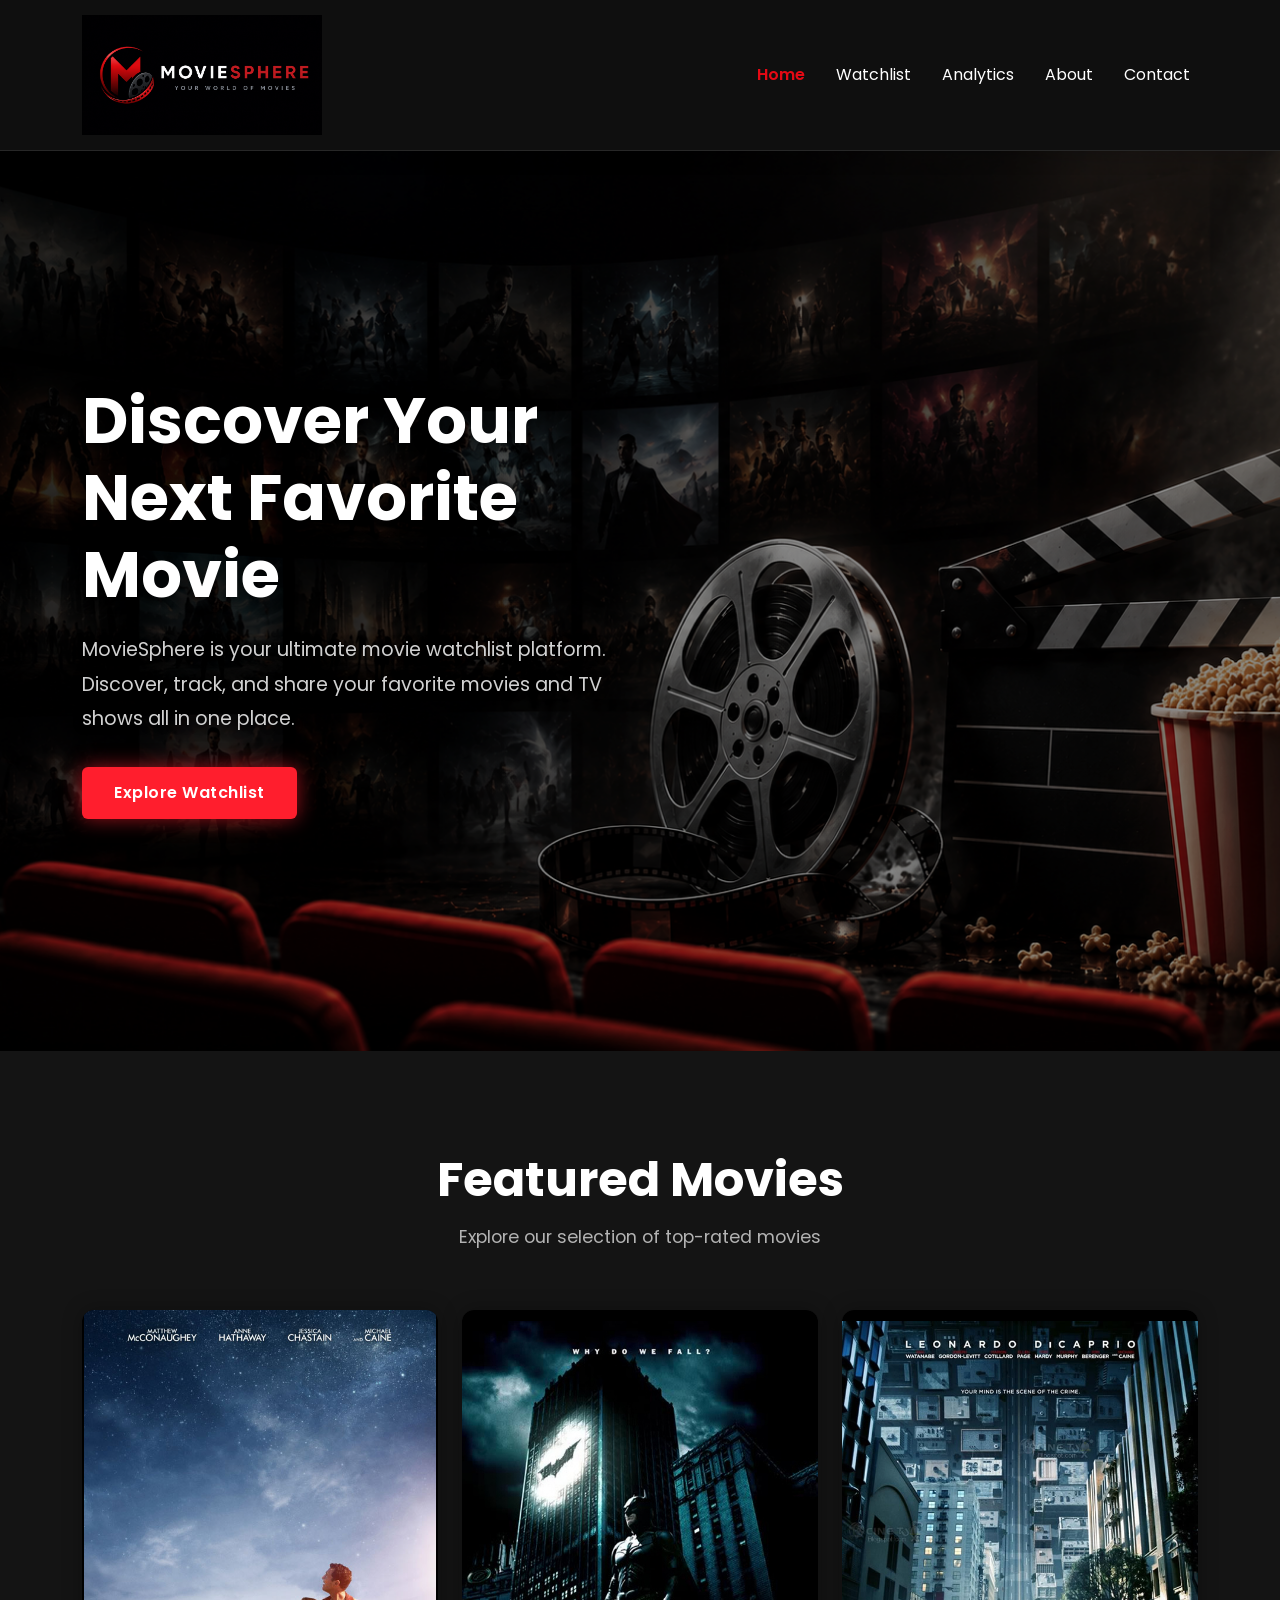
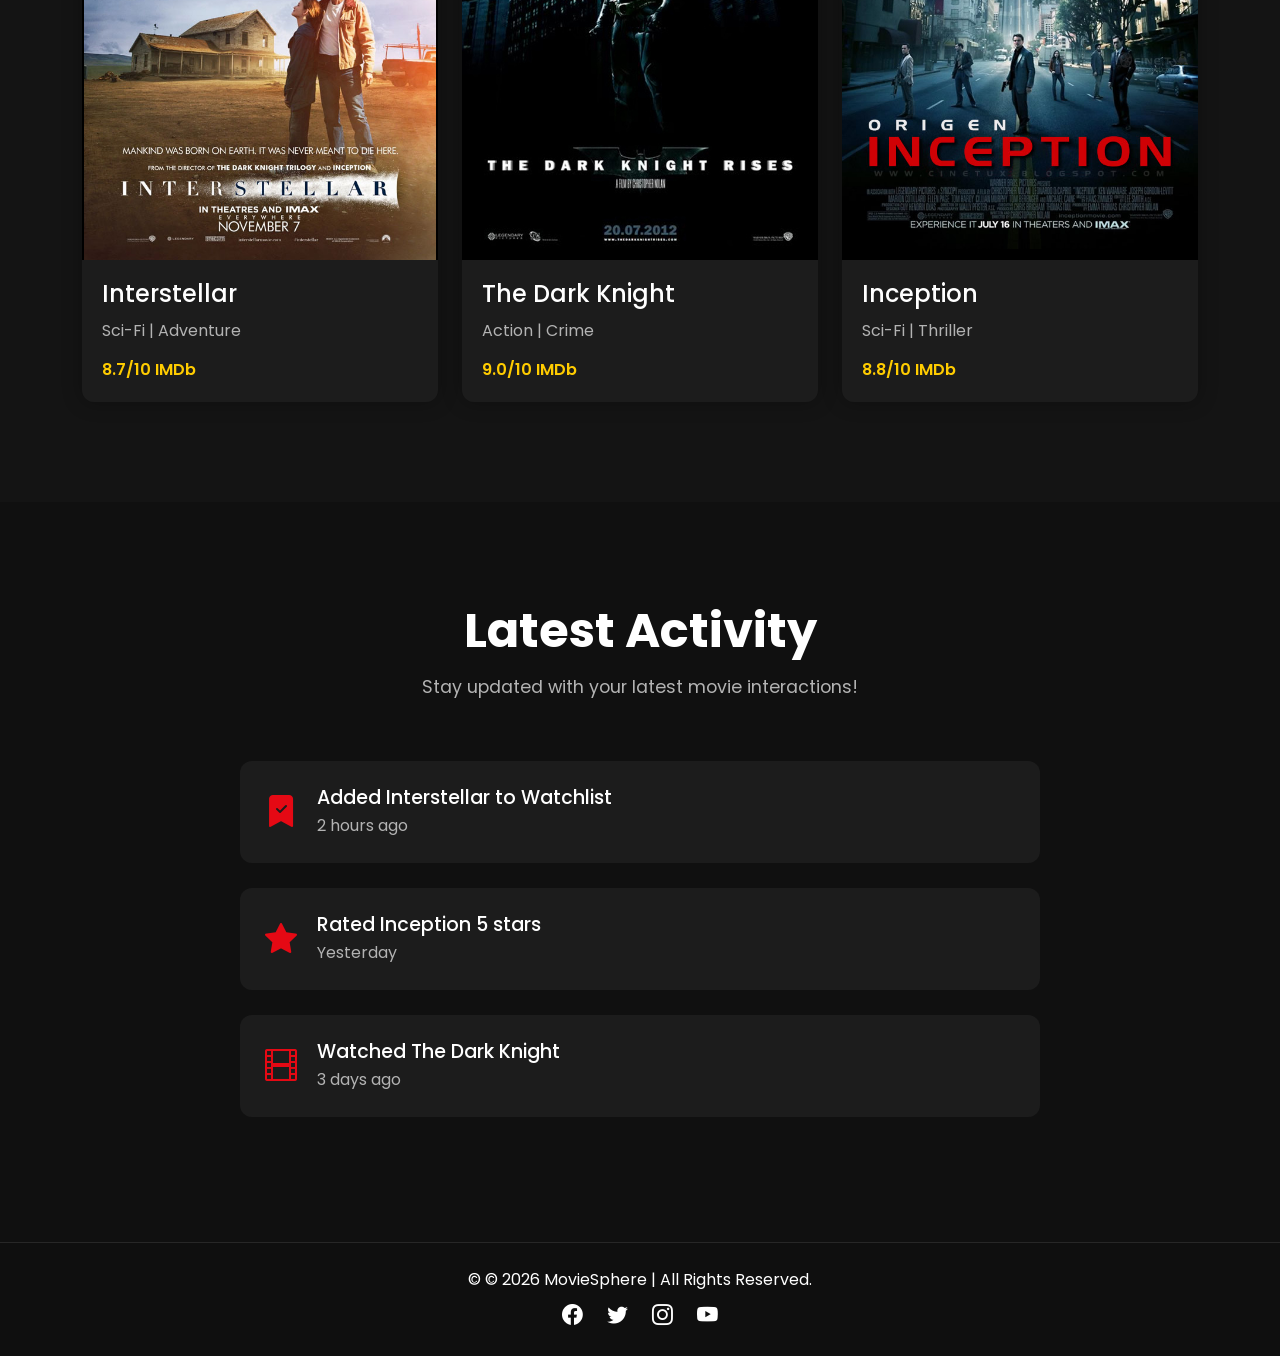
==== index.html @ be0215ab "MovieSphere homepage development" ====
<!DOCTYPE html>
<html lang="en">

<head>

    <meta charset="UTF-8">
    <meta name="viewport" content="width=device-width, initial-scale=1.0">

    <!--Website Description-->
    <meta 
        name="description" 
        content="MovieSphere is a movie watchlist platform where users can discover, track, and share their favorite movies and TV shows.">

    <!--Keywords for SEO-->
    <meta 
        name="keywords" 
        content="MovieSphere, movies, TV shows, entertainment, watchlist, reviews, ratings">

    <!--Author-->
    <meta 
        name="author" 
        content="Nikos Andriopoulos">

    <!--Browser Compatibility-->
    <meta 
        http-equiv="X-UA-Compatible" 
        content="IE=edge">

    <!--Search Engine Instructions-->
    <meta 
        name="robots"
        content="index, follow">

    <!--Browser Theme Color-->
    <meta 
        name="theme-color" 
        content="#141414">

    <!--Page Title-->
    <title>MovieSphere | Home Page</title>

    <!--Bootstrap CSS-->
    <link 
        href="https://cdn.jsdelivr.net/npm/bootstrap@5.3.7/dist/css/bootstrap.min.css" 
        rel="stylesheet">

    <!--Bootstrap Icons-->
    <link 
        href="https://cdn.jsdelivr.net/npm/bootstrap-icons@1.11.3/font/bootstrap-icons.min.css"
        rel="stylesheet">

    <!--Google Font-->
    <link
        href="https://fonts.googleapis.com"
        rel="preconnect">

    <link
        href="https://fonts.gstatic.com crossorigin"
        rel="preconnect">

    <link 
        href="https://fonts.googleapis.com/css2?family=Poppins:wght@300;400;500;600;700&display=swap"
        rel="stylesheet">

    <!--Custom CSS-->
    <link 
        href="css/style.css"
        rel="stylesheet">

</head>

<body>
    
    <!--Navigation Bar-->
    <nav class="navbar navbar-expand-lg navbar-dark shadow sticky-top">

        <div class="container">

            <!--Logo-->
            <a class="navbar-brand fw-bold" href="index.html">

                <img 
                    src="images/moviesphere-logo.png"
                    alt="MovieSphere Logo"
                    class="logo-img">

            </a>

            <!--Hamburger Menu Button-->
            <button
                class="navbar-toggler"
                type="button"
                data-bs-toggle="collapse"
                data-bs-target="#navbarNav"
                aria-controls="navbarNav"
                aria-expanded="false"
                aria-label="Toggle navigation">

                <span class="navbar-toggler-icon"></span>

            </button>

            <!--Navigation Links-->
            <div class="collapse navbar-collapse" id="navbarNav">

                <ul class="navbar-nav ms-auto">

                    <!--Home-->
                    <li class="nav-item">
                        <a class="nav-link active" href="index.html">Home</a>
                    </li>

                    <!--Watchlist-->
                    <li class="nav-item">
                        <a class="nav-link" href="watchlist.html">Watchlist</a>
                    </li>

                    <!--Analytics-->
                    <li class="nav-item">
                        <a class="nav-link" href="analytics.html">Analytics</a>
                    </li>

                    <!--About-->
                    <li class="nav-item">
                        <a class="nav-link" href="about.html">About</a>
                    </li>

                    <!--Contact-->
                    <li class="nav-item">
                        <a class="nav-link" href="contact.html">Contact</a>
                    </li>

                </ul>

            </div>

        </div>

    </nav>

    <!--Main Content-->
    <main>

        <!--Hero Section-->
        <section class="hero-section">

            <!--Dark Overlay-->
            <div class="hero-overlay">

                <div class="container">

                    <div class="row align-items-center min-vh-100">

                        <!--Hero Text-->
                        <div class="col-lg-6">

                            <h1 class="hero-title">Discover Your Next Favorite Movie</h1>

                            <p class="hero-text">
                                MovieSphere is your ultimate movie watchlist platform. 
                                Discover, track, and share your favorite movies and TV shows all in one place.
                            </p>

                            <!--Call to Action Button-->
                            <a href="watchlist.html" class="hero-btn">Explore Watchlist</a>

                        </div>

                    </div>

                </div>

            </div>

        </section>

        <!--Featured Movies-->
        <section class="featured-section">

            <div class="container">

                <!--Section Title-->
                <div class="section-heading">

                    <h2 class="featured-title">Featured Movies</h2>
                    <p class="featured-subtitle">Explore our selection of top-rated movies</p>

                </div>

                <!--Movie Cards-->
                <div class="row g-4">

                    <!--Movie Card 1-->
                    <div class="col-md-6 col-lg-4">

                        <div class="movie-card">

                            <img
                                src="images/movie1.png"
                                alt="Movie Poster"
                                class="movie-img">

                            <div class="movie-content">

                                <h3 class="movie-name">Interstellar</h3>
                                <p class="movie-genre">Sci-Fi | Adventure</p>
                                <span class="movie-rating">8.7/10 IMDb</span>

                            </div>

                        </div>

                    </div>
                    
                    <!--Movie Card 2-->
                    <div class="col-md-6 col-lg-4">

                        <div class="movie-card">

                            <img
                                src="images/movie2.png"
                                alt="Movie Poster"
                                class="movie-img">

                            <div class="movie-content">

                                <h3 class="movie-name">The Dark Knight</h3>
                                <p class="movie-genre">Action | Crime</p>
                                <span class="movie-rating">9.0/10 IMDb</span>

                            </div>

                        </div>

                    </div>
                    
                    <!--Movie Card 3-->
                    <div class="col-md-6 col-lg-4">

                        <div class="movie-card">

                            <img
                                src="images/movie3.png"
                                alt="Movie Poster"
                                class="movie-img">

                            <div class="movie-content">

                                <h3 class="movie-name">Inception</h3>
                                <p class="movie-genre">Sci-Fi | Thriller</p>
                                <span class="movie-rating">8.8/10 IMDb</span>

                            </div>

                        </div>
                
                    </div>

                </div>

            </div>

        </section>

        <!--Latest Activity Section-->
        <section class="activity-section">

            <div class="container">

                <!--Section Heading-->
                <div class="section-heading">

                    <h2 class="featured-title">Latest Activity</h2>
                    <p class="featured-subtitle">Stay updated with your latest movie interactions!</p>

                </div>

                <!--Activity List-->
                <div class="activity-container">

                    <!--Activity Item 1-->
                    <div class="activity-item">

                        <i class="bi bi-bookmark-check-fill activity-icon"></i>

                        <div>

                            <h4 class="activity-title">Added Interstellar to Watchlist</h4>
                            <p class="activity-time">2 hours ago</p>

                        </div>

                    </div>

                    <!--Activity Item 2-->
                    <div class="activity-item">

                        <i class="bi bi-star-fill activity-icon"></i>

                        <div>

                            <h4 class="activity-title">Rated Inception 5 stars</h4>
                            <p class="activity-time">Yesterday</p>

                        </div>

                    </div>

                    <!--Activity Item 3-->
                    <div class="activity-item">

                        <i class="bi bi-film activity-icon"></i>

                        <div>

                            <h4 class="activity-title">Watched The Dark Knight</h4>
                            <p class="activity-time">3 days ago</p>

                        </div>

                    </div>

                </div>

            </div>

        </section>

    </main>

    <!--Footer-->
    <footer>

        <div class="container">

            <p class="mb-2">&copy; © 2026 MovieSphere | All Rights Reserved.</p>

            <!--Social Media Links-->
            <div class="social-icons">

                <i class="bi bi-facebook"></i>
                <i class="bi bi-twitter"></i>
                <i class="bi bi-instagram"></i>
                <i class="bi bi-youtube"></i>

            </div>

        </div>

    </footer>

    <!--Bootstrap JS-->
    <script 
        src="https://cdn.jsdelivr.net/npm/bootstrap@5.3.7/dist/js/bootstrap.bundle.min.js">
    </script>

    <!--Main JS-->
    <script 
        src="js/main.js">
    </script>
    

</body>

</html>
---- css/style.css ----
body {

    background-color: #141414;
    color: #ffffff;
    font-family: 'Poppins', sans-serif;
    margin: 0;
    padding: 0;

}

/* Smooth Scrolling */
html {

    scroll-behavior: smooth;

}

/* Navigation Bar */
.navbar {

    background-color: #0f0f0f;
    padding-top: 10px;
    padding-bottom: 10px;
    border-bottom: 1px solid rgba(255, 255, 255, 0.1);
    display: flex;
    align-items: center;

}

/* Logo Image */
.logo-img {

    height: 120px;
    width: auto;
    max-width: 420px;
    display: block;
    object-fit: contain;

}

/* Navigation Bar Brand */
.navbar-brand {

    color: #e50914 !important;
    font-size: 1.7rem;
    letter-spacing: 1px;

}

/* Navigation Links */
.nav-link {

    color: #ffffff !important;
    margin-left: 15px;
    transition: 0.3s ease;

}

/* Navigation Links Hover */
.nav-link:hover {

    color: #e50914 !important;

}

/* Active Page Link */
.nav-link.active {

    color: #e50914 !important;
    font-weight: 600;

}

/* Main Content */
main {

    min-height: 80vh;

}

/* Footer */
footer {

    background-color: #0f0f0f;
    padding: 25px 0;
    text-align: center;
    border-top: 1px solid rgba(255, 255, 255, 0.1);

}

/* Social Media Icons */
.social-icons i {

    font-size: 1.3rem;
    color: #ffffff;
    margin: 0 10px;
    transition: 0.3s ease;
    cursor: pointer;

}

/* Social Media Icons Hover */
.social-icons i:hover {

    color: #e50914;

}

/* Hero Section */
.hero-section {

    background-image: url("../images/cinema-banner.png");
    background-size: cover;
    background-position: center;
    background-repeat: no-repeat;
    position: relative;

}

/* Hero Overlay */
.hero-overlay {

    background: rgba(0, 0, 0, 0.45);
    min-height: 100vh;
    display: flex;
    align-items: center;

}

/* Hero Title */
.hero-title {

    font-size: 4rem;
    font-weight: 700;
    margin-bottom: 20px;
    color: #ffffff;
    line-height: 1.2;
    text-shadow: 0 0 15px rgba(0, 0, 0, 0.8);

}

/* Hero Text */
.hero-text {

    font-size: 1.2rem;
    margin-bottom: 30px;
    color: #d1d1d1;
    line-height: 1.8;
    text-shadow: 0 0 10px rgba(0, 0, 0, 0.8);

}

/* Hero Button */
.hero-btn {

    background-color: #ff1e2d;
    color: #ffffff;
    padding: 14px 32px;
    font-size: 1rem;
    font-weight: 600;
    border-radius: 6px;
    border: none;
    text-decoration: none;
    display: inline-block;
    box-shadow: 0 0 20px rgba(255, 30, 45, 0.6);
    transition: all 0.3s ease;
    position: relative;
    z-index: 2;
    letter-spacing: 0.5px;

}

/* Hero Button Hover */
.hero-btn:hover {

    background-color: #ff3b47;
    color: #ffffff;
    transform: translateY(-3px);
    box-shadow: 0 0 30px rgba(255, 30, 45, 0.9);

}

/* Featured Movie */
.featured-section {

    padding: 100px 0;
    background-color: #141414;

}   

/* Section Heading */
.section-heading {

    margin-bottom: 60px;
    text-align: center;

}

/* Featured Movie Title */
.featured-title {

    font-size: 3rem;
    font-weight: 700;
    margin-bottom: 15px;

}

/* Featured Movie Subtitle */
.featured-subtitle {

    font-size: 1.1rem;
    color: #b3b3b3;

}

/* Movie Card */
.movie-card {

    background-color: #1c1c1c;
    border-radius: 12px;
    overflow: hidden;
    transition: 0.3s ease;
    box-shadow: 0 0 20px rgba(0, 0, 0, 0.3);

}

/* Movie Card Hover */
.movie-card:hover {

    transform: translateY(-10px);
    box-shadow: 0 0 30px rgba(229, 9, 20, 0.4);

}

/* Movie Image */
.movie-img {

    width: 100%;
    height: 550px;
    object-fit: contain;
    background-color: #000000;

}

/* Movie Content */
.movie-content {

    padding: 20px;

}

/* Movie Name */
.movie-name {

    font-size: 1.5rem;
    margin-bottom: 10px;

}

/* Movie Genre */
.movie-genre {

    color: #b3b3b3;
    margin-bottom: 15px;

}

/* Movie Rating */
.movie-rating {

    color: #ffcc00;
    font-weight: 600;

}

/* Activity Section */
.activity-section {

    padding: 100px 0;
    background-color: #101010;

}

/* Activity Container */
.activity-container {

    max-width: 800px;
    margin: auto;

}

/* Activity Item */
.activity-item {

    background-color: #1c1c1c;
    padding: 25px;
    border-radius: 12px;
    margin-bottom: 25px;
    display: flex;
    align-items: center;
    gap: 20px;
    transition: 0.3s ease;

}

/* Activity Item Hover */
.activity-item:hover {

    transform: translateX(10px);
    box-shadow: 0 0 25px rgba(229, 9, 20, 0.3);

}

/* Activity Icon */
.activity-icon {

    font-size: 2rem;
    color: #e50914;

}

/* Activity Title */
.activity-title {

    font-size: 1.2rem;
    margin-bottom: 5px;

}

/* Activity Time */
.activity-time {

    color: #b3b3b3;
    margin: 0;

}
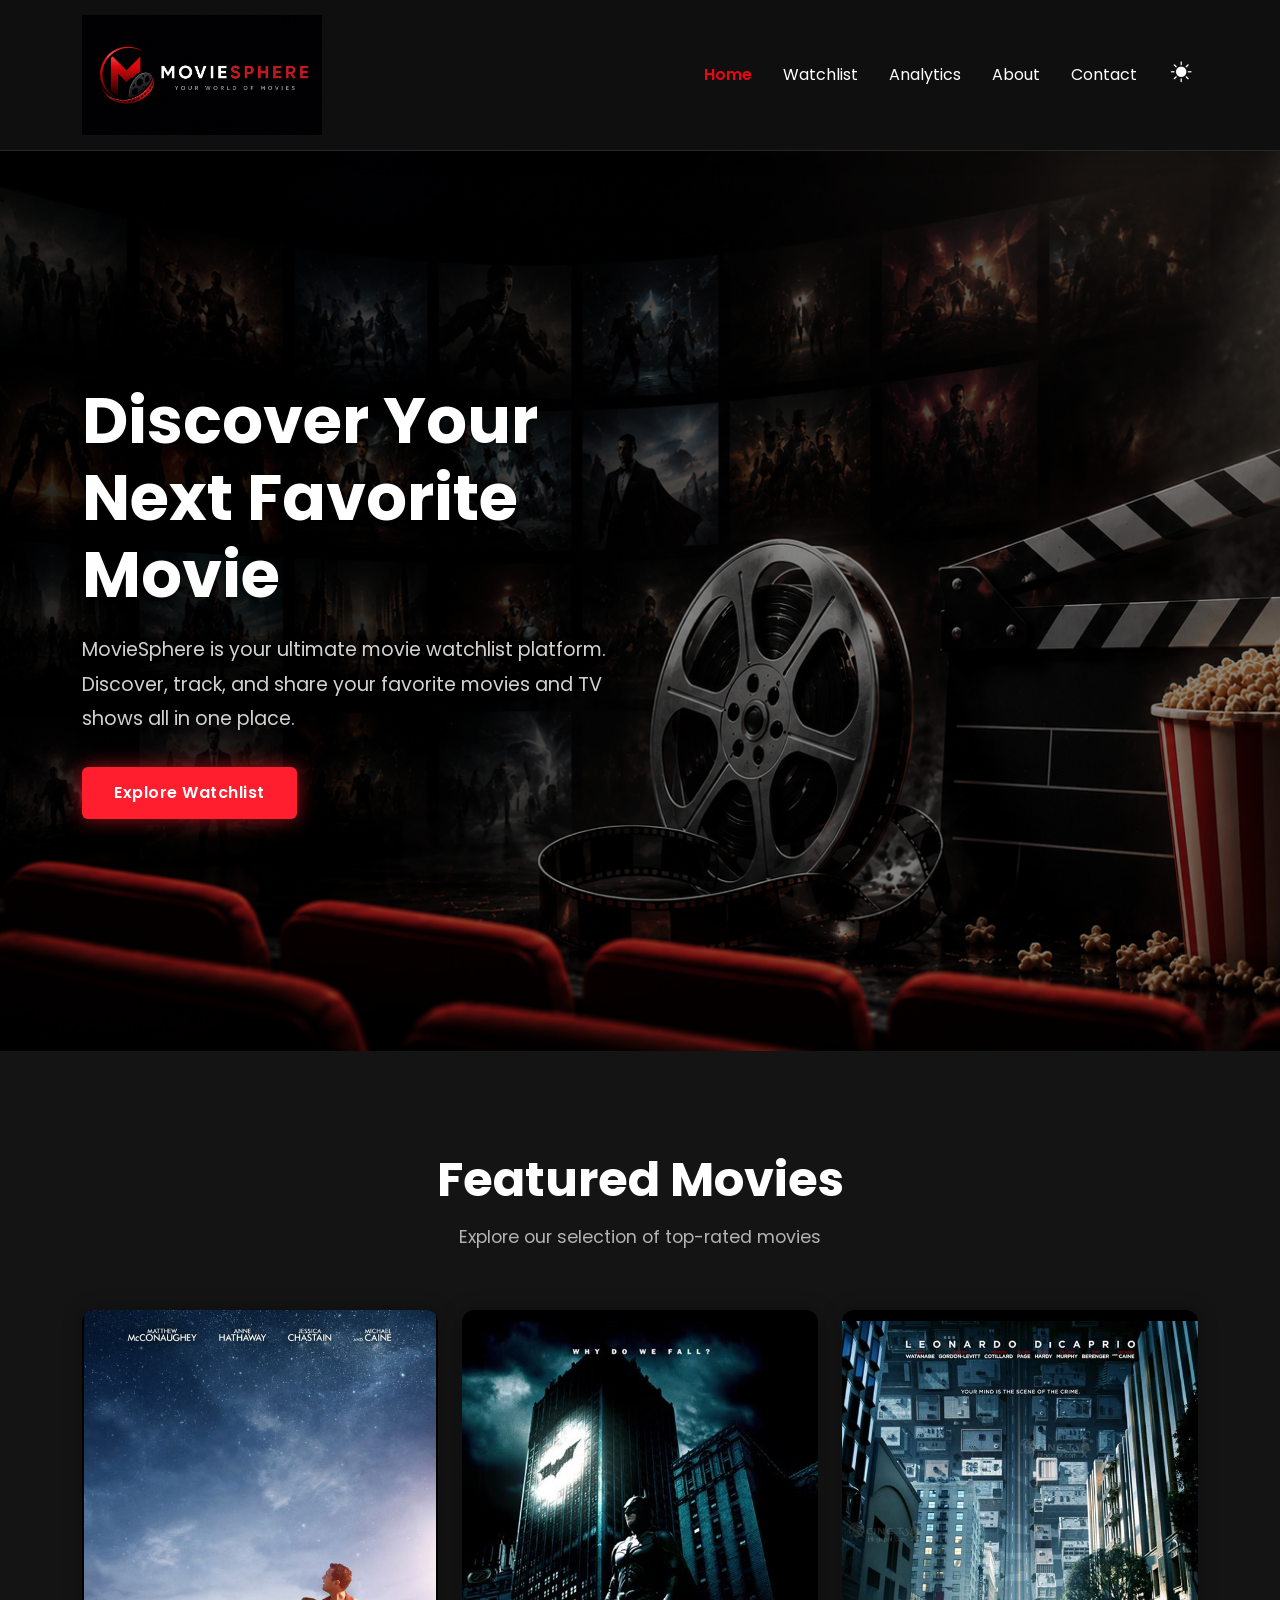
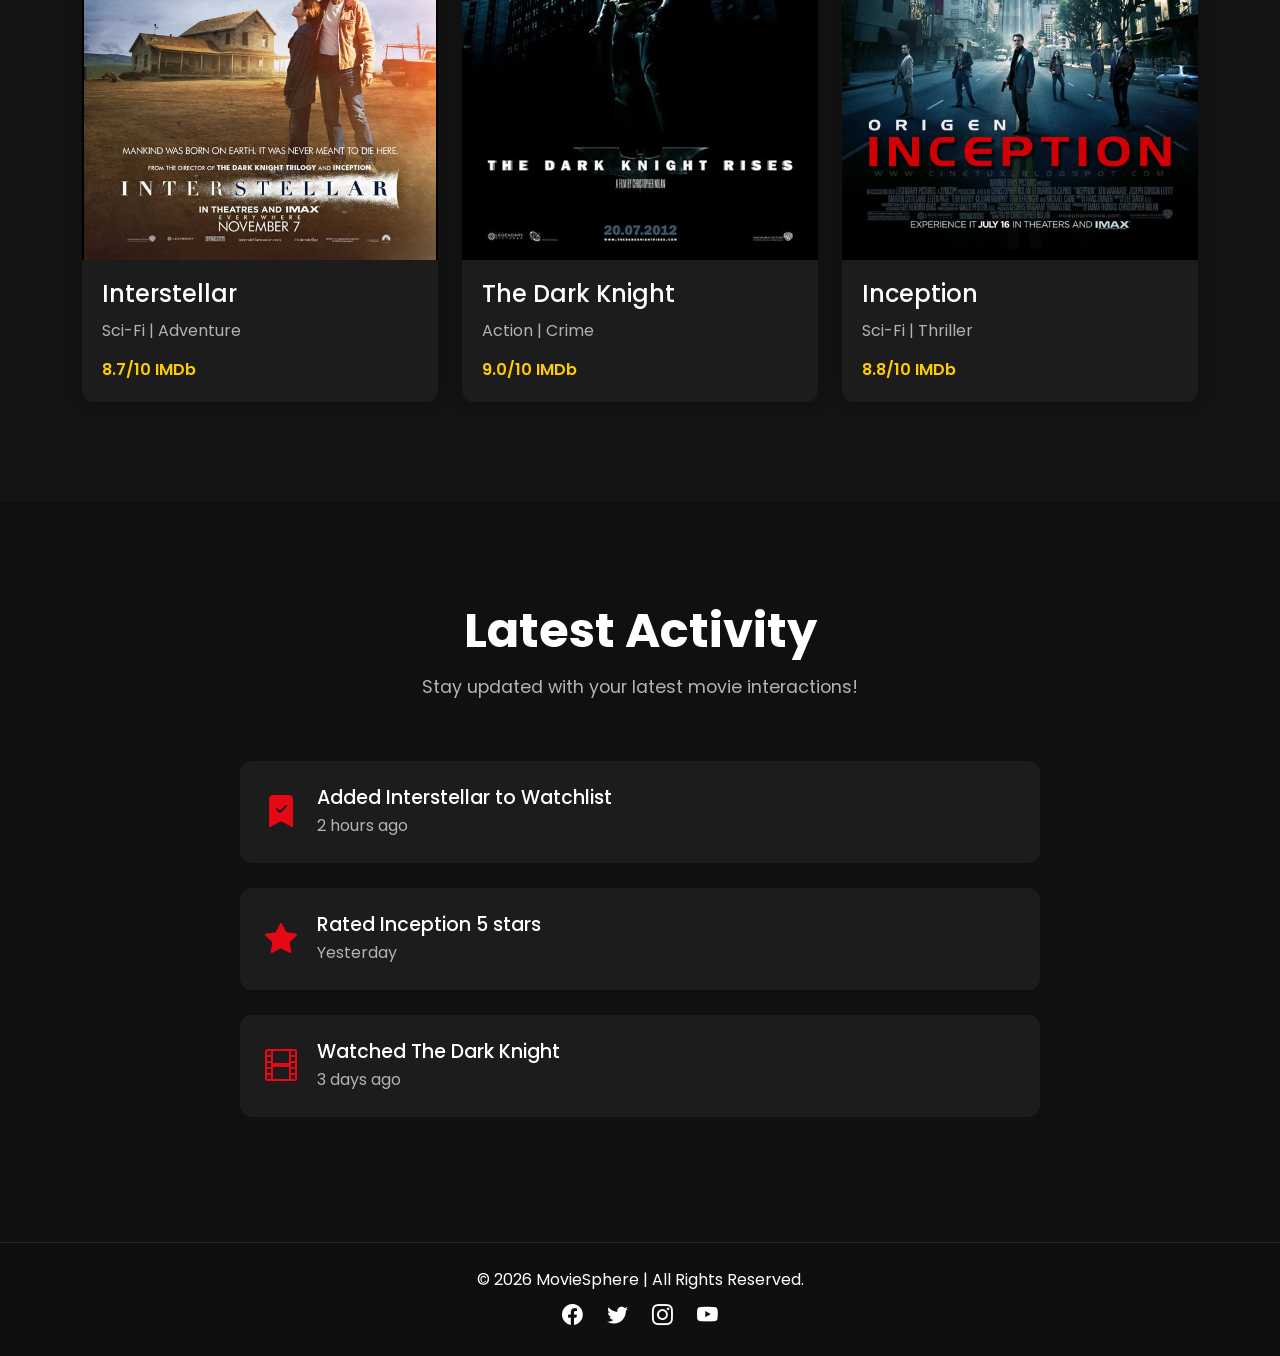
==== commit a5ee4a06: "Added Light and Dark Mode to Home Page" ====
--- a/index.html
+++ b/index.html
@@ -130,6 +130,17 @@
                         <a class="nav-link" href="contact.html">Contact</a>
                     </li>
 
+                    <!--Theme Toggle Button-->
+                    <li class="nav-item">
+
+                        <button class="theme-toggle-btn">
+
+                            <i class="bi bi-sun-fill"></i>
+
+                        </button>
+
+                    </li>
+
                 </ul>
 
             </div>
@@ -333,7 +344,7 @@
 
         <div class="container">
 
-            <p class="mb-2">&copy; © 2026 MovieSphere | All Rights Reserved.</p>
+            <p class="mb-2">&copy; 2026 MovieSphere | All Rights Reserved.</p>
 
             <!--Social Media Links-->
             <div class="social-icons">
--- a/css/style.css
+++ b/css/style.css
@@ -334,3 +334,106 @@
     margin: 0;
 
 }
+
+/* Theme Toggle Button */
+.theme-toggle-btn {
+
+    background: transparent;
+    border: none;
+    color: #ffffff;
+    font-size: 1.3rem;
+    margin-left: 20px;
+    cursor: pointer;
+    transition: 0.3s ease;
+
+}
+
+/* Theme Toggle Button Hover */
+.theme-toggle-btn:hover {
+
+    color: #e50914;
+    transform: rotate(20deg);
+
+}
+
+/* Light Mode Styles */
+.light-mode {
+
+    background-color: #f5f5f5;
+    color: #121212;
+
+}
+
+/* Navbar */
+.light-mode .navbar {
+
+    background-color:#ffffff;
+    border-bottom: 1px solid rgba(0, 0, 0, 0.1);
+
+}
+
+/* Navigation Links */
+.light-mode .nav-link {
+
+    color: #121212 !important;
+
+}
+
+/* Footer */
+.light-mode footer {
+
+    background-color: #ffffff;
+    color: #121212;
+
+}
+
+/* Movie Cards */
+.light-mode .movie-card {
+
+    background-color: #ffffff;
+    color: #121212;
+
+}
+
+/* Activity Items */
+.light-mode .activity-item {
+
+    background-color: #ffffff;
+    color: #121212;
+
+}
+
+/* Featured Section */
+.light-mode .featured-section {
+
+    background-color: #f5f5f5;
+
+}
+
+/* Activity Section */
+.light-mode .activity-section {
+
+    background-color: #ebebeb;
+
+}
+
+/* Hero Text */
+.light-mode .hero-text {
+
+    color: #f1f1f1;
+
+}
+
+/* Theme Toggle Button in Light Mode */
+.light-mode .theme-toggle-btn {
+
+    color: #121212;
+
+}
+
+/* The Toggle Button Hover in Light Mode */
+.light-mode .theme-toggle-btn:hover {
+
+    color: #e50914;
+
+}
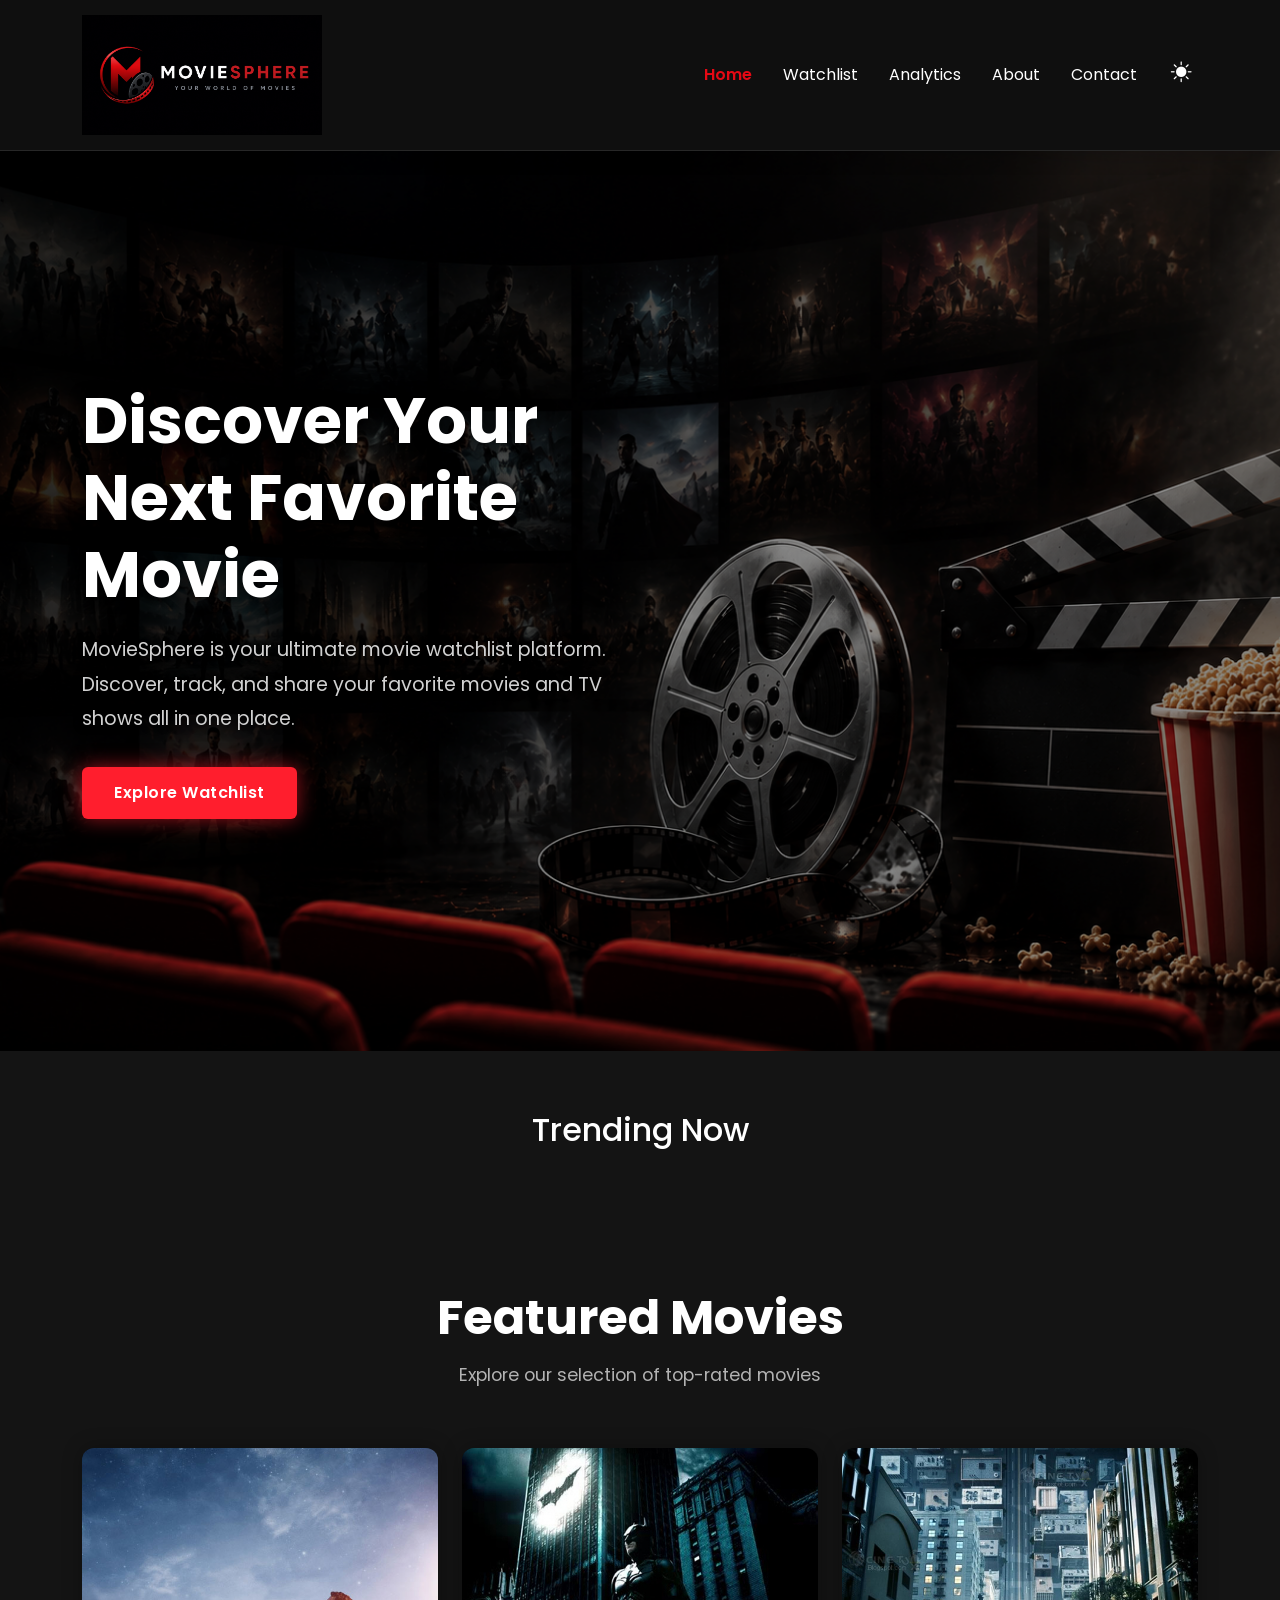
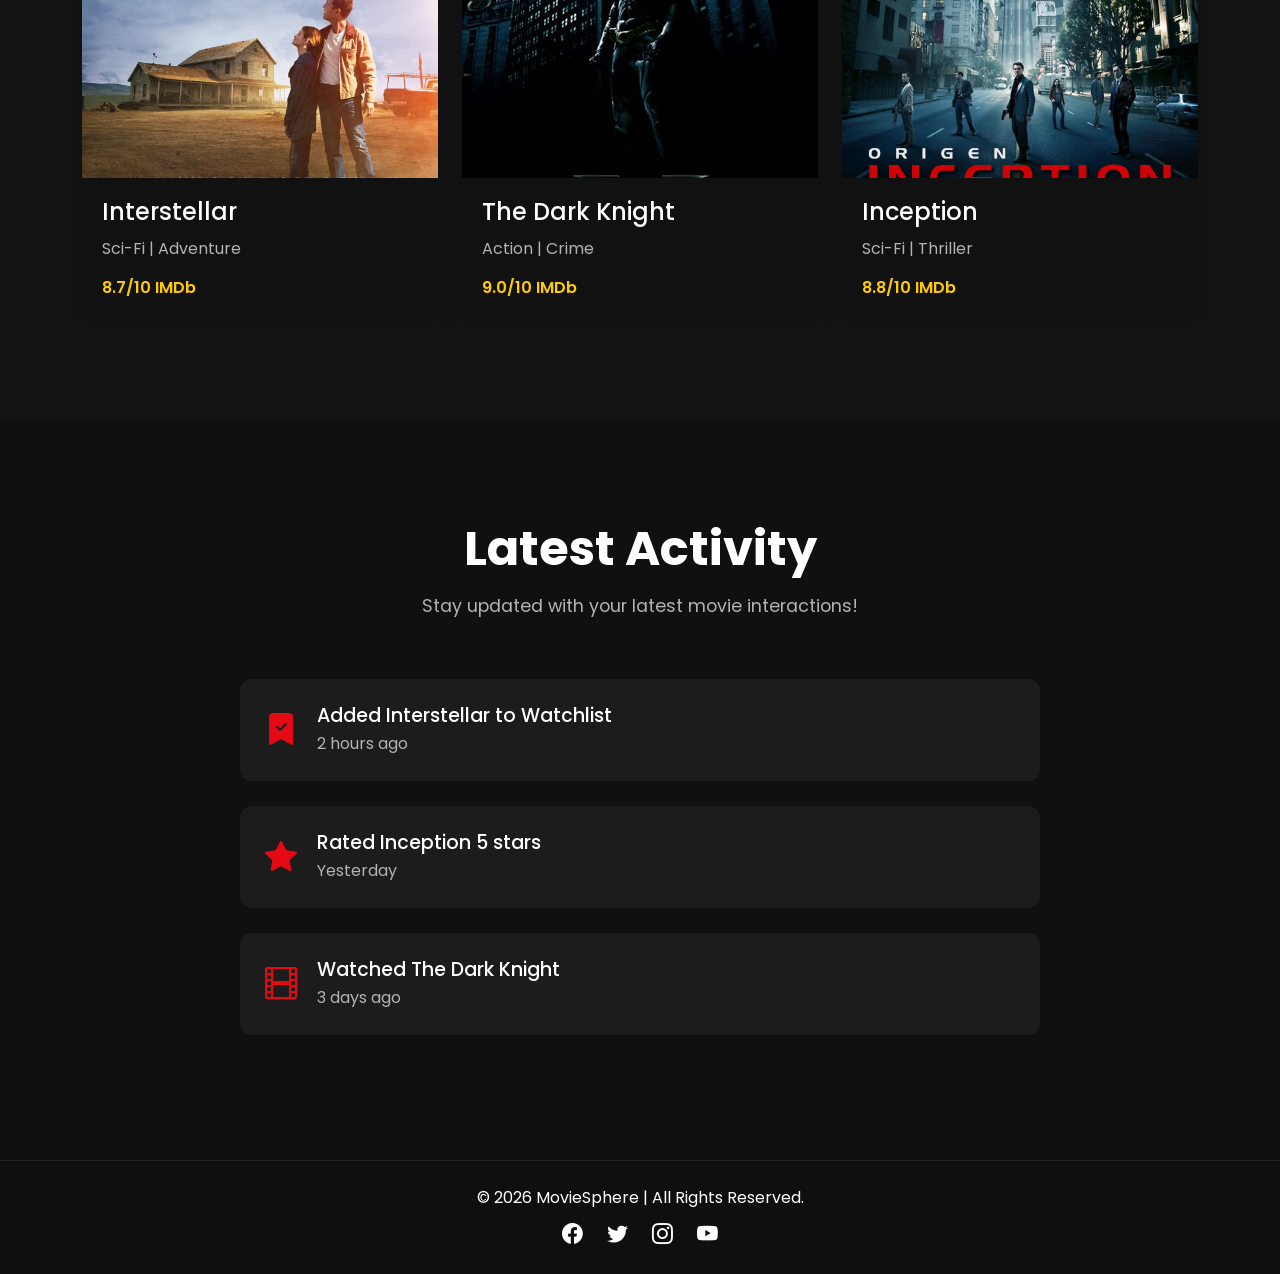
==== commit 7357b52c: "Addition of TMDB API for Trending Now Section" ====
--- a/index.html
+++ b/index.html
@@ -185,6 +185,23 @@
 
         </section>
 
+        <!--Trending Movies Section (API)-->
+        <section class="treding-section">
+
+            <div class="container">
+
+                <h2 class="section-title">Trending Now</h2>
+                
+                <div id="movie-container" class="movie-grid">
+
+                    
+
+                </div>
+
+            </div>
+
+        </section>
+
         <!--Featured Movies-->
         <section class="featured-section">
 
--- a/css/style.css
+++ b/css/style.css
@@ -437,3 +437,72 @@
     color: #e50914;
 
 }
+
+/* Trending Movies Section */
+.trending-section {
+
+    padding: 140px 0 80px;
+    background-color: var(--background-color);
+
+}
+
+.section-title {
+
+    color: var(--text-color);
+    font-size: 2rem;
+    margin-top: 60px;
+    margin-bottom: 40px;
+    text-align: center;
+
+}
+
+.movie-grid {
+
+    display: grid;
+    grid-template-columns: repeat(auto-fit, minmax(220px, 1fr));
+
+}
+
+.movie-card {
+
+    background-color: #111;
+    border-radius: 12px;
+    overflow: hidden;
+    transition: 0.3s ease;
+
+}
+
+.movie-card:hover {
+
+    transform: translateY(-8px);
+
+}
+
+.movie-card img {
+
+    width: 100%;
+    height: 330px;
+    object-fit: cover;
+
+}
+
+.movie-info {
+
+    padding: 15px;
+
+}
+
+.movie-info h3 {
+
+    color: white;
+    font-size: 1.1rem;
+    margin-bottom: 10px;
+
+}
+
+.movie-info p {
+
+    color: #ccc;
+    font-size: 0.95rem;
+
+}
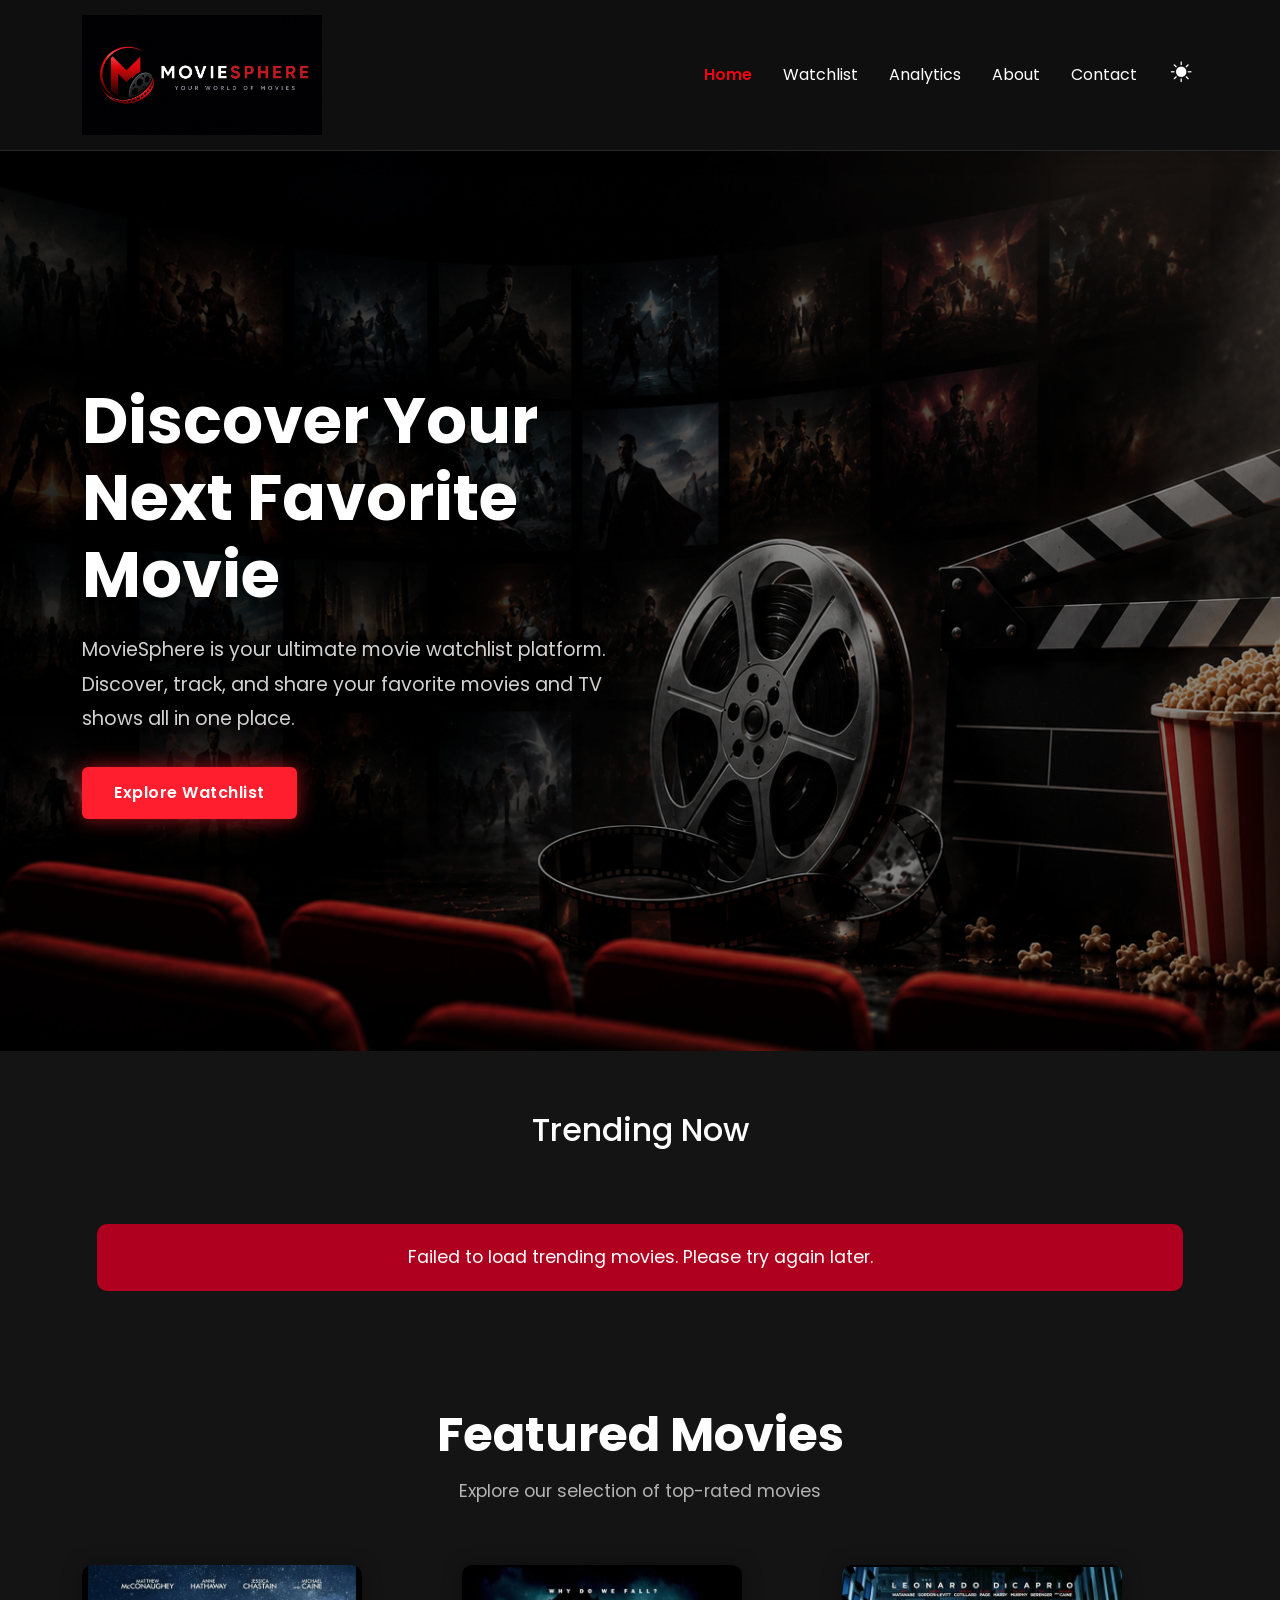
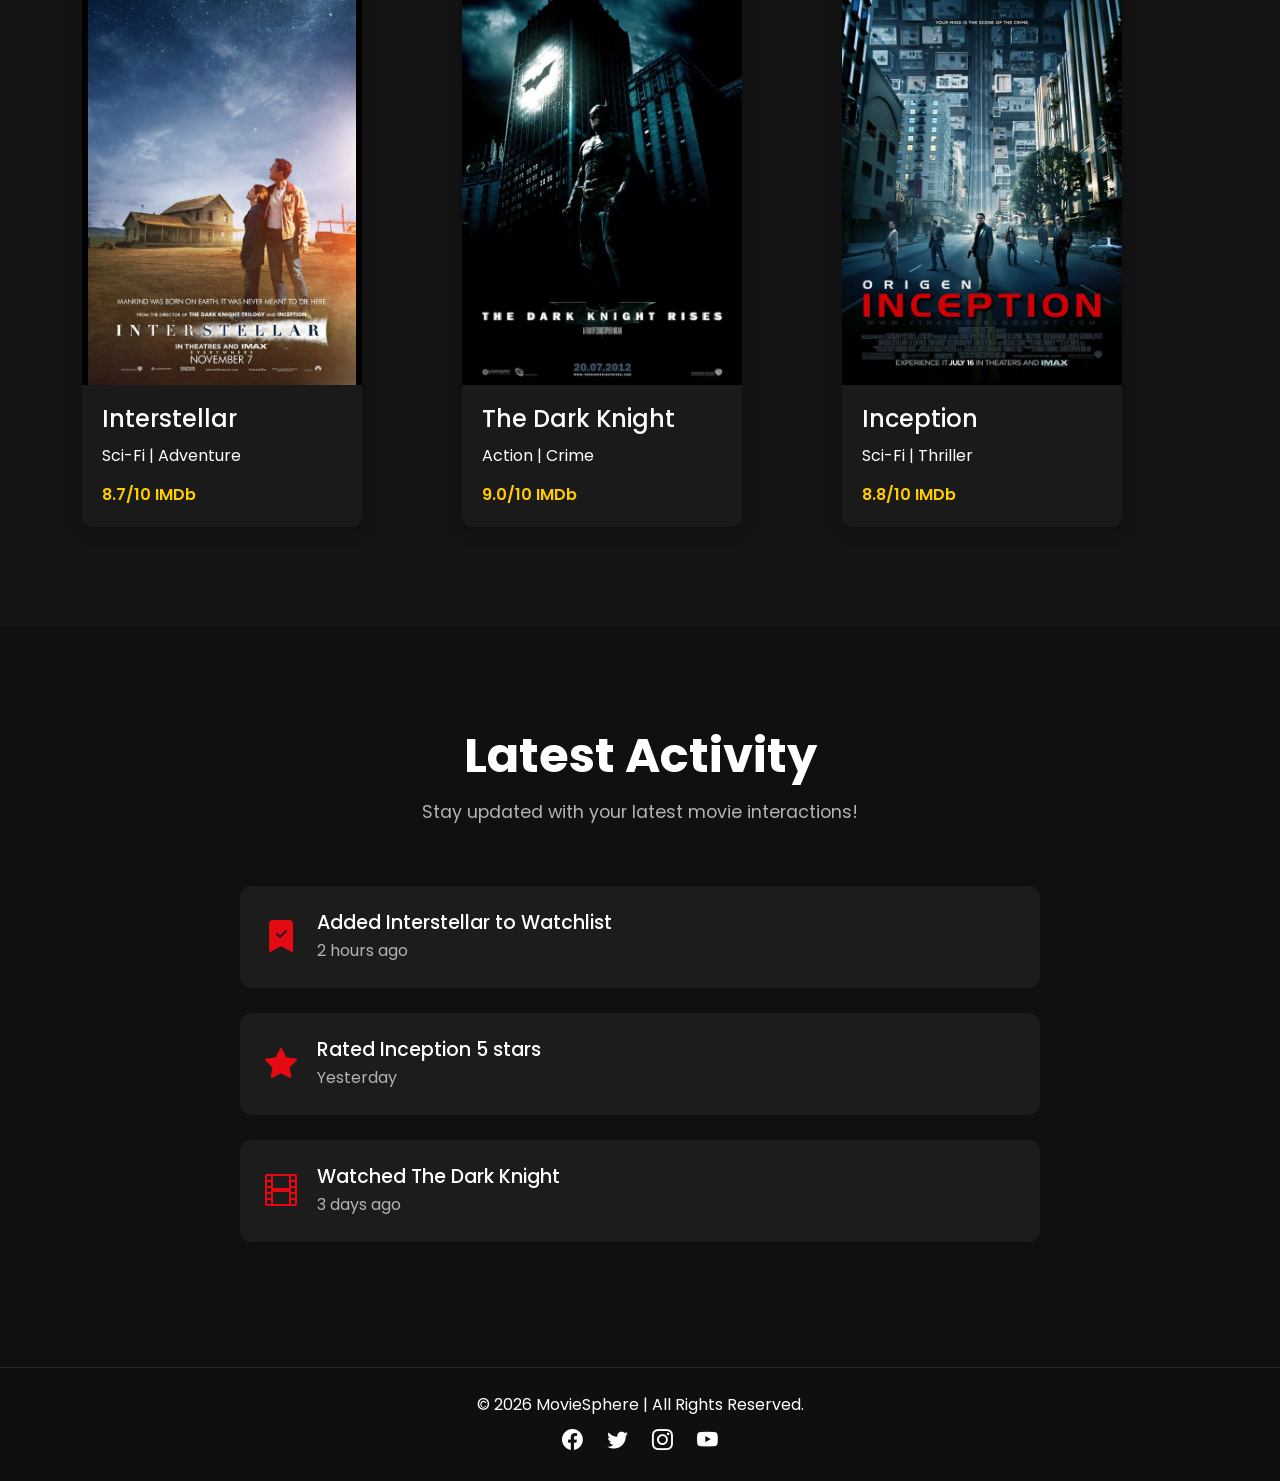
==== commit db5ff6e7: "Watchlist completed, functional and responsive UI" ====
--- a/index.html
+++ b/index.html
@@ -382,6 +382,16 @@
         src="https://cdn.jsdelivr.net/npm/bootstrap@5.3.7/dist/js/bootstrap.bundle.min.js">
     </script>
 
+    <!--API JS-->
+    <script
+        src="js/api.js">
+    </script>
+
+    <!--Dark Mode JS-->
+    <script
+        src="js/darkmode.js">
+    </script>
+
     <!--Main JS-->
     <script 
         src="js/main.js">
--- a/css/style.css
+++ b/css/style.css
@@ -459,30 +459,36 @@
 .movie-grid {
 
     display: grid;
-    grid-template-columns: repeat(auto-fit, minmax(220px, 1fr));
+    grid-template-columns: repeat(auto-fit, minmax(280px, 1fr));
+    gap: 15px;
+    padding: 15px;
 
 }
 
 .movie-card {
 
-    background-color: #111;
-    border-radius: 12px;
+    width: 280px;
+    background-color: white;
+    border-radius: 10px;
     overflow: hidden;
-    transition: 0.3s ease;
+    box-shadow: 0 4px 10px rgba(0, 0, 0, 0,2);
+    transition: 0.3s;
 
 }
 
 .movie-card:hover {
 
-    transform: translateY(-8px);
+    transform: translateY(-5px);
 
 }
 
 .movie-card img {
 
     width: 100%;
-    height: 330px;
-    object-fit: cover;
+    height: 420px;
+    object-fit: contain;
+    background-color: black;
+    display: block;
 
 }
 
@@ -505,4 +511,222 @@
     color: #ccc;
     font-size: 0.95rem;
 
+}
+
+/* Error Message if API Not Functional */
+.error-message {
+
+    color:white;
+    background-color: #b00020;
+    padding: 20px;
+    border-radius: 10px;
+    text-align: center;
+    font-size: 1.1rem;
+    margin-top: 20px;
+
+}
+
+/* Watchlist Section */
+.watchlist-section {
+
+    padding: 120px 0;
+    background-color: #141414;
+    min-height: 100vh;
+
+}
+
+/* Watchlist Title */
+.watchlist-title {
+
+    font-size: 3.5rem;
+    font-weight: 700;
+    text-align: center;
+    margin-bottom: 15px;
+
+}
+
+/* Watchlist Subtitle */
+.watchlist-subtitle {
+
+    text-align: center;
+    color: #b3b3b3;
+    font-size: 1.1rem;
+    margin-bottom: 50px;
+
+}
+
+/* Search Container */
+.search-container {
+
+    display: flex;
+    justify-content: center;
+    gap: 15px;
+    margin-bottom: 60px;
+    flex-wrap: wrap;
+
+}
+
+/* Search Input */
+.movie-search-input {
+
+    width: 500px;
+    max-width: 100%;
+    padding: 15px 20px;
+    border-radius: 8px;
+    border: none;
+    outline: none;
+    background-color: #1c1c1c;
+    color: #ffffff;
+    font-size: 1rem;
+
+}
+
+/* Search Button */
+.search-btn {
+
+    background-color: #e50914;
+    color: #ffffff;
+    border: none;
+    padding: 15px 30px;
+    border-radius: 8px;
+    font-weight: 600;
+    transition: 0.3s ease;
+
+}
+
+/* Search Button Hover */
+.search-btn:hover {
+
+    background-color:#ff2d37;
+    transform: translateY(-2px);
+
+}
+
+/* Movie Results Container */
+.movie-results-container {
+
+    display: grid;
+    grid-template-columns: repeat(auto-fit, minmax(250px, 1fr));
+    gap: 15px;
+    padding: 15px;
+
+}
+
+/* Saved Movies Title */
+.saved-movies-title {
+
+    font-size: 2.5rem;
+    margin-bottom: 40px;
+    text-align: center;
+
+}
+
+/* Saved Movies Container */
+.saved-movies-container {
+
+    display: grid;
+    grid-template-columns: repeat(auto-fit, 280px);
+    justify-content: center;
+    gap: 20px;
+    padding: 20px;
+
+}
+
+/* Watchlist Title in Light Mode */
+.light-mode .watchlist-title,
+.light-mode .saved-movies-title {
+
+    color: #121212;
+
+}
+
+/* Watchlist Subtitle in Light Mode */
+.light-mode .watchlist-subtitle {
+
+    color: #444444;
+
+}
+
+/* Watchlist Background in Light Mode */
+.light-mode .watchlist-section {
+
+    background-color: #f5f5f5 !important;
+
+}
+
+/* Watchlist Text in Light Mode */
+.light-mode .watchlist-title,
+.light-mode .saved-movies-title,
+.light-mode .watchlist-subtitle {
+
+    color: #000000 !important;
+
+}
+
+/* Body Text Color in Light Mode */
+body.light-mode .movie-info h3 {
+
+    color: black;
+
+}
+
+/* Rating Text Color in Light Mode */
+body.light-mode .movie-info p {
+
+    color: black;
+
+}
+
+/* Movie Text in Light Mode */
+body.light-mode .movie-card h3,
+body.light-mode .movie-card p {
+                                
+    color: black;
+
+}
+
+/* Remove Button */
+.remove-btn {
+
+    background-color: #ff3c00;
+    color: white;
+    border: none;
+    padding: 10px 15px;
+    border-radius: 5px;
+    margin-top: 10px;
+    cursor: pointer;
+    transition: 0.3s; 
+
+}
+
+/* Remove Button Hover */
+.remove-btn:hover {
+
+    background-color: #cc2f00;
+
+}
+
+/* Loading Message */
+.loading-message {
+
+    text-align: center;
+    font-size: 1.3rem;
+    margin-top: 30px;
+    color: #ff3c00;
+
+}
+
+/* Movie Text in Dark Mode */
+body:not(.light-mode) .movie-card h3,
+body:not(.light-mode) .movie-card p {
+
+    color: white;
+
+}
+
+/* Movie Card in Light Mode */
+body:not(.light-mode) .movie-card {
+
+    background-color: #1a1a1a;
+
 }
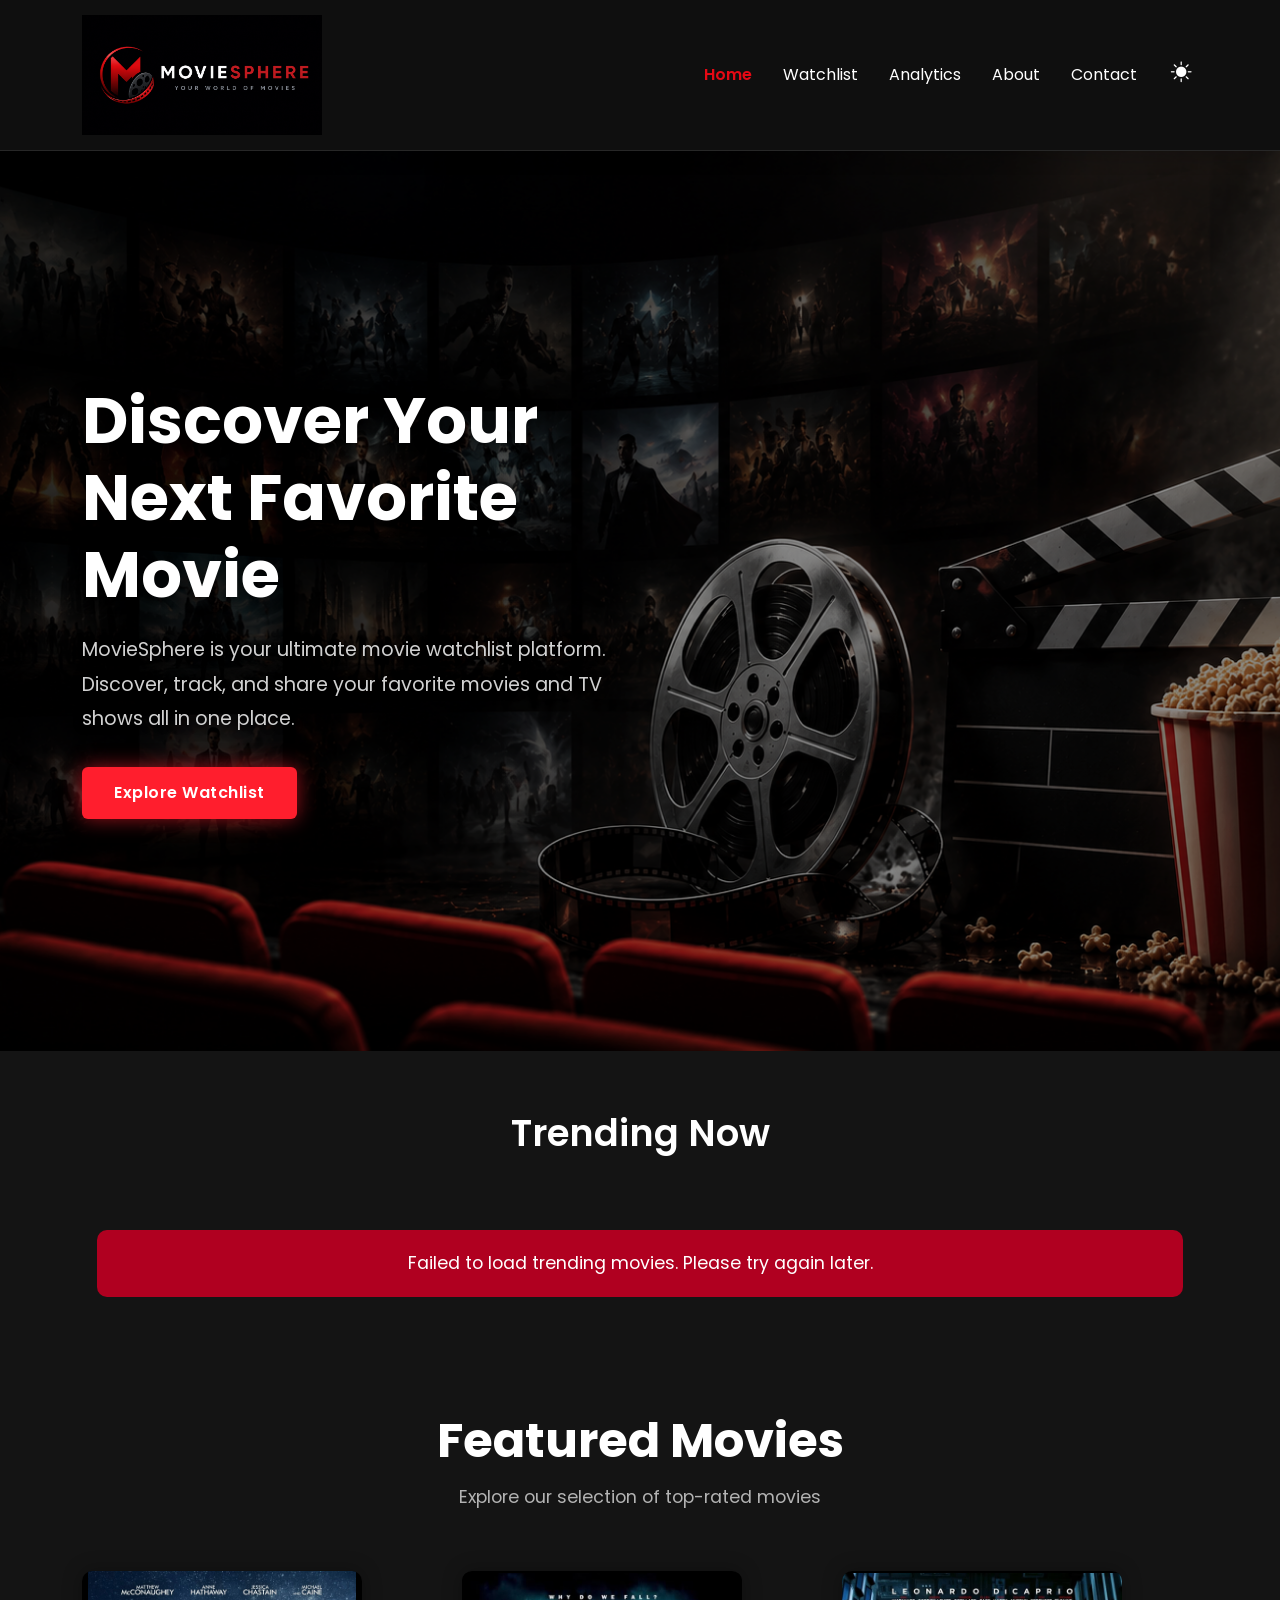
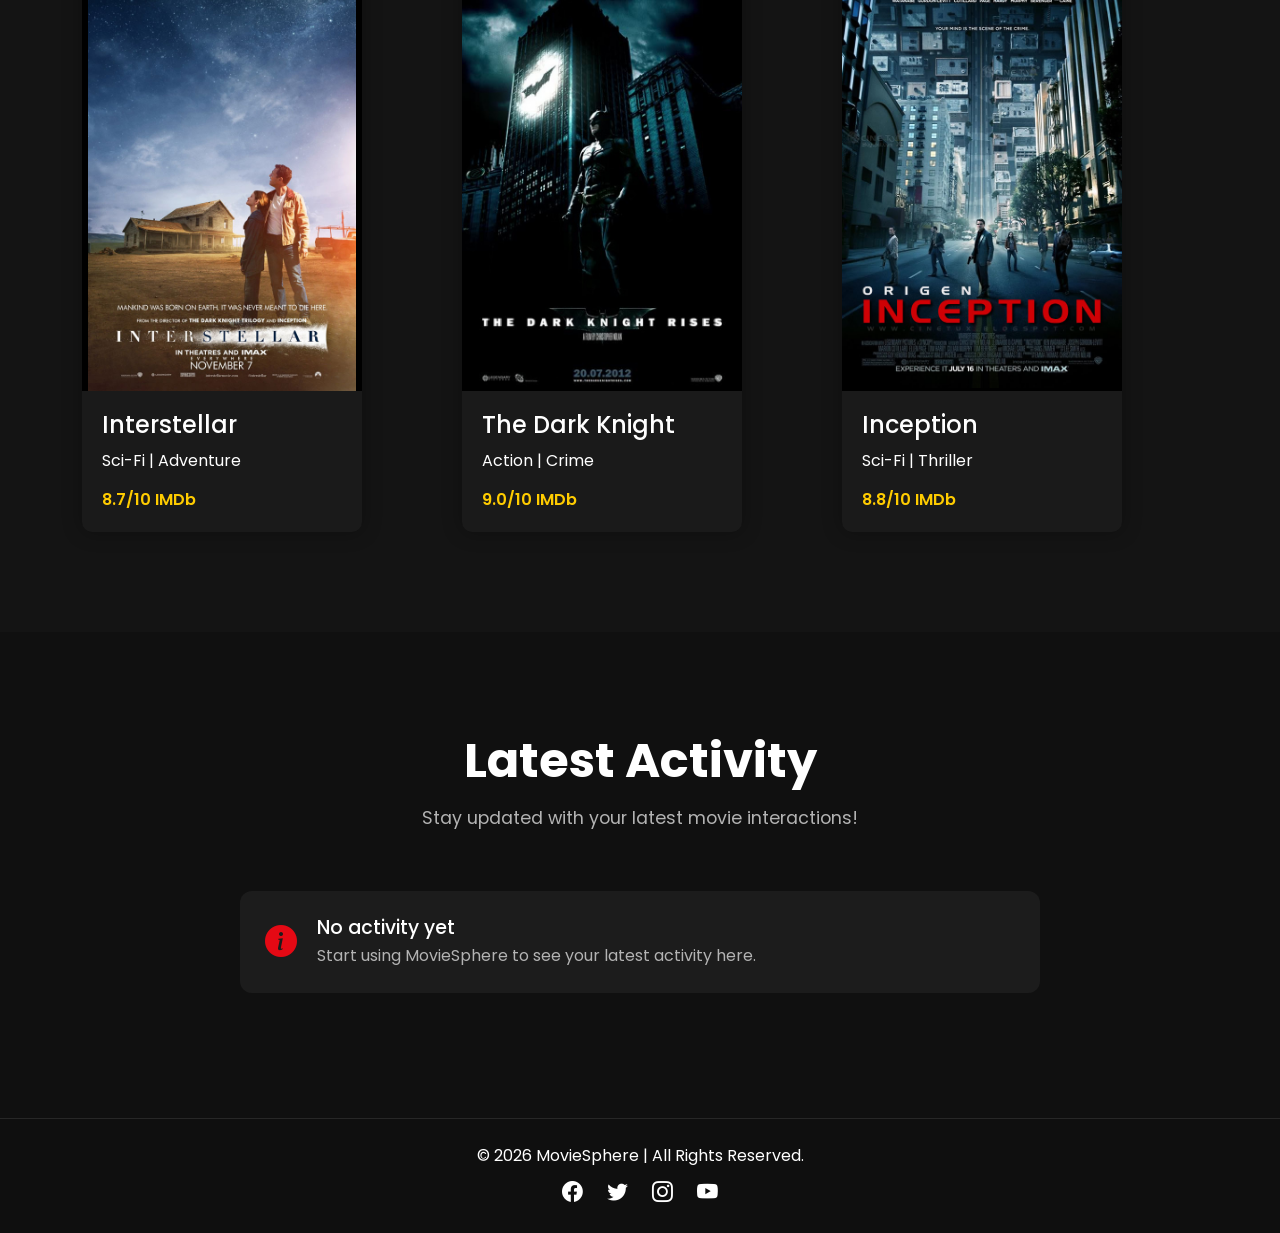
==== commit 875c12bf: "Changed "Latest Activity" section in Home Page" ====
--- a/index.html
+++ b/index.html
@@ -304,49 +304,9 @@
                 </div>
 
                 <!--Activity List-->
-                <div class="activity-container">
-
-                    <!--Activity Item 1-->
-                    <div class="activity-item">
-
-                        <i class="bi bi-bookmark-check-fill activity-icon"></i>
-
-                        <div>
-
-                            <h4 class="activity-title">Added Interstellar to Watchlist</h4>
-                            <p class="activity-time">2 hours ago</p>
-
-                        </div>
-
-                    </div>
-
-                    <!--Activity Item 2-->
-                    <div class="activity-item">
-
-                        <i class="bi bi-star-fill activity-icon"></i>
-
-                        <div>
-
-                            <h4 class="activity-title">Rated Inception 5 stars</h4>
-                            <p class="activity-time">Yesterday</p>
-
-                        </div>
-
-                    </div>
-
-                    <!--Activity Item 3-->
-                    <div class="activity-item">
-
-                        <i class="bi bi-film activity-icon"></i>
-
-                        <div>
-
-                            <h4 class="activity-title">Watched The Dark Knight</h4>
-                            <p class="activity-time">3 days ago</p>
-
-                        </div>
-
-                    </div>
+                <div class="activity-container" id="activity-container">
+
+                    
 
                 </div>
 
--- a/css/style.css
+++ b/css/style.css
@@ -632,6 +632,49 @@
 
 }
 
+/* Watched Movies Button */
+.watch-btn {
+
+    margin-top: 10px;
+    margin-bottom: 10px;
+    padding: 8px 12px;
+    border: none;
+    border-radius: 6px;
+    cursor: pointer;
+    background-color: #ff3c00;
+    color: white;
+    font-weight: bold;
+    width: 100%;
+    transition: 0.3s;
+
+}
+
+/* Watched Movies Button Hover */
+.watch-btn:hover {
+
+    background-color: #cc3000;
+
+}
+
+/* Watched Movies Style */
+.watched-movie {
+
+    opacity: 0.8;
+    border: 3px solid #ff3c00;
+
+}
+
+/* Empty Message */
+.empty-message {
+
+    text-align: center;
+    font-size: 1.3rem;
+    font-weight: bold;
+    margin-top: 50px;
+    color: #ff3c00;
+
+}
+
 /* Watchlist Title in Light Mode */
 .light-mode .watchlist-title,
 .light-mode .saved-movies-title {
@@ -691,18 +734,55 @@
     background-color: #ff3c00;
     color: white;
     border: none;
-    padding: 10px 15px;
-    border-radius: 5px;
+    padding: 8px 12px;
+    border-radius: 6px;
     margin-top: 10px;
     cursor: pointer;
     transition: 0.3s; 
+    font-weight: bold;
 
 }
 
 /* Remove Button Hover */
 .remove-btn:hover {
 
-    background-color: #cc2f00;
+    background-color: #cc3000;
+
+}
+
+/* Filter Buttons */
+.filter-buttons {
+
+    display: flex;
+    justify-content: center;
+    gap: 15px;
+    margin-bottom: 30px;
+    flex-wrap: wrap;
+
+}
+
+.filter-btn {
+
+    padding: 10px 20px;
+    border: none;
+    border-radius: 8px;
+    background-color: #222;
+    color: white;
+    font-weight: bold;
+    cursor: pointer;
+    transition: 0.3s;
+}
+
+.filter-btn:hover {
+
+    background-color: #ff3c00;
+
+}
+
+/* Active Filter */
+.active-filter {
+
+    background-color: #ff3c00;
 
 }
 
@@ -729,4 +809,347 @@
 
     background-color: #1a1a1a;
 
+}
+
+/* Analytics Section */
+.analytics-section {
+
+    min-height: 100vh;
+
+}
+
+/* Statistics Container */
+.stats-container {
+
+
+    display: grid;
+    grid-template-columns: repeat(auto-fit, minmax(220px, 1fr));
+    gap: 20px;
+    margin-bottom: 50px;
+
+}
+
+/* Statistics Card */
+.stat-card {
+
+    background-color: white;
+    padding: 25px;
+    border-radius: 10px;
+    text-align: center;
+    box-shadow: 0 4px 10px rgba(0, 0, 0, 0.2);
+
+}
+
+/* Statistics Numbers */
+.stat-card p {
+
+    font-size: 2rem;
+    font-weight: bold;
+    color: #e50914;
+
+}
+
+/* Charts Container */
+.charts-container {
+
+    display: grid;
+    grid-template-columns: repeat(auto-fit, minmax(400px, 1fr));
+    gap: 30px;
+
+}
+
+/* Chart Cards */
+.chart-card {
+
+    background-color: white;
+    padding: 20px;
+    border-radius: 10px;
+    box-shadow: 0 4px 10px rgba(0, 0, 0, 0.2);
+
+}
+
+/* Analytics in Dark Mode */
+body:not(.light-mode) .stat-card,
+body:not(.light-mode) .chart-card {
+
+    background-color: #1a1a1a;
+    color: white;
+
+}
+
+/* Clear Watchlist Button */
+.clear-watchlist-btn {
+
+    background-color: #e50914;
+    color: white;
+    border: none;
+    padding: 12px 25px;
+    border-radius: 8px;
+    font-size: 1rem;
+    font-weight: 500;
+    cursor: pointer;
+    transition: 0.3s;
+
+}
+
+/* Clear Watchlist Button Hover */
+.clear-watchlist-btn:hover {
+
+    background-color: #b20710;
+
+}
+
+/* About Section */
+.about-section {
+
+    max-width: 900px;
+
+}
+
+/* About Title */
+.about-title {
+
+    font-size: 3rem;
+    font-weight: 700;
+
+}
+
+/* About Description */
+.about-description {
+
+    font-size: 1.2rem;
+    line-height: 1.8;
+
+}
+
+/* Section Titles */
+.section-title {
+
+    font-size: 2.3rem;
+    font-weight: 600;
+
+}
+
+/* Carousel Images */
+.carousel-image {
+
+    height: 500px;
+    object-fit: cover;
+    border-radius: 12px;
+
+}
+
+/* Team Members Cards */
+.team-card {
+
+    background-color: white;
+    border-radius: 12px;
+    padding: 30px;
+    text-align: center;
+    height: 100%;
+    box-shadow: 0 4px 10px rgba(0, 0, 0, 0.2);
+    transition: 0.3s;
+
+}
+
+/* Team Members Cards Hover */
+.team-card:hover {
+
+    transform: translateY(-5px);
+
+}
+
+/* Team Images */
+.team-image {
+
+    width: 150px;
+    height: 150px;
+    object-fit: cover;
+    border-radius: 50%;
+    margin-bottom: 20px;
+
+}
+
+/* Team Members Cards in Dark Mode */
+body:not(.light-mode) .team-card {
+
+    background-color: #1a1a1a;
+    color: white;
+
+}
+
+/* Contact Section */
+.contact-section {
+
+    min-height: 100vh;
+
+}
+
+/* Contact Title */
+.contact-title {
+
+    font-size: 3rem;
+    font-weight: 700;
+
+}
+
+/* Contact Description */
+.contact-description {
+
+    font-size: 1.1rem;
+    line-height: 1.8;
+
+}
+
+/* Contact Card */
+.contact-card, 
+.contact-info-card {
+
+    background-color: white;
+    padding: 30px;
+    border-radius: 12px;
+    height: 100%;
+    box-shadow: 0 4px 10px rgba(0, 0, 0, 0.2);
+
+}
+
+/* Form Labels */
+.form-label {
+
+    font-weight: 500;
+
+}
+
+/* Form Inputs */
+.form-control {
+
+    padding: 12px;
+    border-radius: 8px;
+
+}
+
+/* Text Area */
+textarea.form-control {
+
+    resize: none;
+
+}
+
+/* Submit Button */
+.submit-btn {
+
+    background-color: #e50914;
+    color: white;
+    border: none;
+    padding: 12px 25px;
+    border-radius: 8px;
+    font-size: 1rem;
+    font-weight: 500;
+    transition: 0.3s;
+
+}
+
+/* Submit Button Hover */
+.submit-btn:hover {
+
+    background-color: #b20710;
+
+}
+
+/* Success Message */
+.success-message {
+
+    font-weight: 600;
+
+}
+
+/* Contact Information Icons */
+.contact-info-card i {
+
+    color: #e50914;
+    margin-right: 10px;
+
+}
+
+/* Map Container */
+.map-container iframe {
+
+    border-radius: 12px;
+
+}
+
+/* Social Media Icons */
+.contact-social-icons {
+
+    display: flex;
+    gap: 20px;
+    font-size: 2rem;
+
+}
+
+/* Social Media Links */
+.contact-social-icons a {
+
+    color: #e50914;
+    transition: 0.3s;
+
+}
+
+/* Social Media Links Hover */
+.contact-social-icons a:hover {
+
+    transform: scale(1.1);
+
+}
+
+/* Contact Page Cards in Dark Mode */
+body:not(.light-mode) .contact-card,
+body:not(.light-mode) .contact-info-card {
+
+    background-color: #1a1a1a;
+    color: white;
+
+} 
+
+/* Contact Page Inputs in Dark Mode */
+body:not(.light-mode) .form-control {
+
+    background-color: #2a2a2a;
+    border: 1px solid #444;
+    color: white;
+
+}
+
+/* Contact Page Placeholders in Dark Mode */
+body:not(.light-mode) .form-control::placeholder {
+
+    color: #cccccc;
+
+}
+
+/* Contact Page Inputs Focus in Dark Mode */
+body:not(.light-mode) .form-control:focus {
+
+    background-color: #2a2a2a;
+    color: white;
+    border-color: #e50914;
+    box-shadow: none;
+
+}
+
+/* Contact Page Responsive Design */
+@media (max-width: 768px) {
+
+    .contact-title {
+
+        font-size: 2.3rem;
+
+    }
+
+    .contact-social-icons {
+
+        justify-content: center;
+
+    }
+
 }
